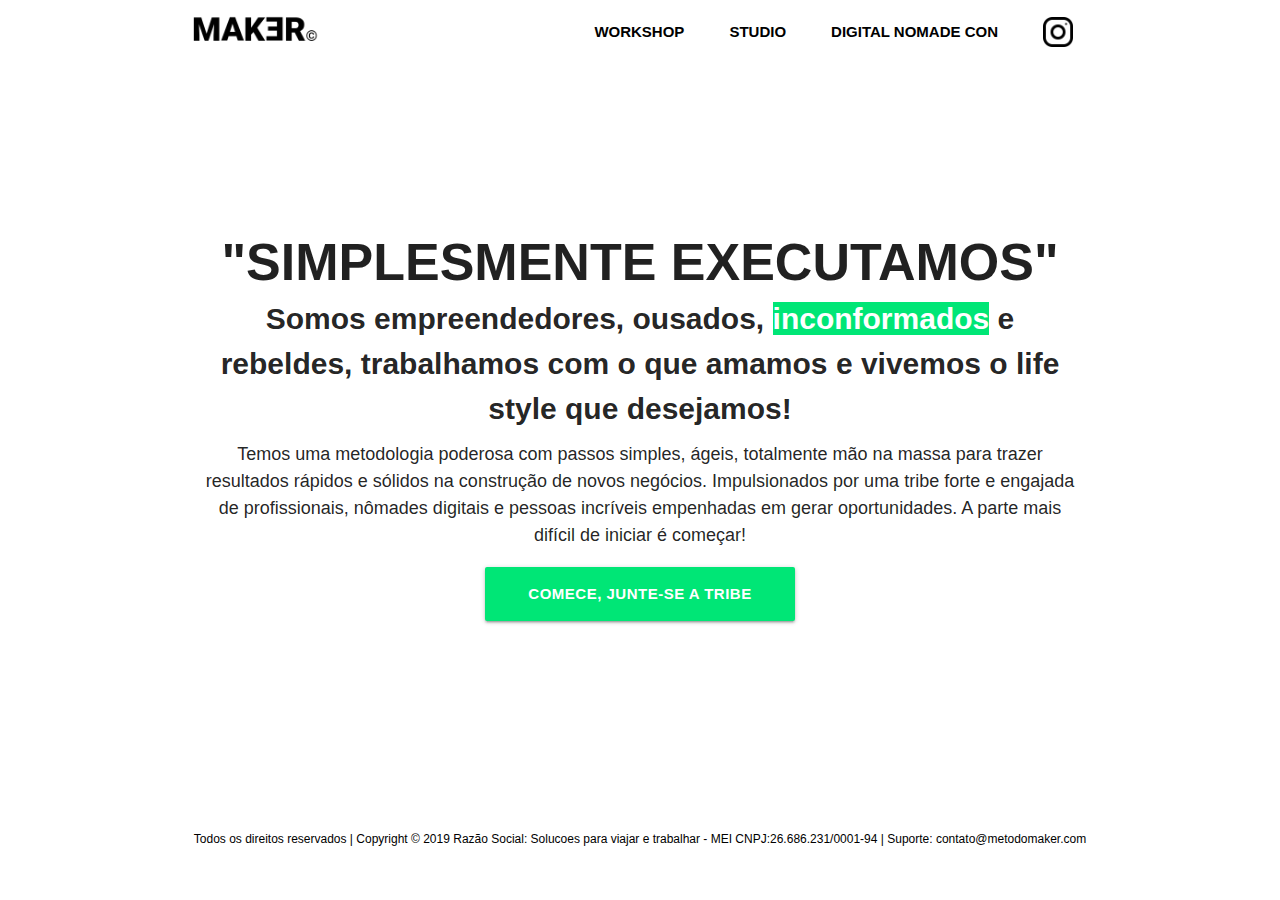
==== index.html @ 04822572 "1" ====
<!DOCTYPE html>
<html lang="en">
<head>
  <meta http-equiv="Content-Type" content="text/html; charset=UTF-8"/>
  <meta name="viewport" content="width=device-width, initial-scale=1, maximum-scale=1.0"/>
  <title>Maker | Workshops</title>

  <!-- CSS  -->
  <link href="https://fonts.googleapis.com/icon?family=Material+Icons" rel="stylesheet">
  <link href="css/materialize.css" type="text/css" rel="stylesheet" media="screen,projection"/>
  <link href="css/style.css" type="text/css" rel="stylesheet" media="screen,projection"/>

  <style>
    .card{
      -webkit-box-shadow: none !important;
    box-shadow: none !important;
    }
  </style>
</head>

<body>

  <nav class="light-blue lighten-1 container" role="navigation"  style="background-color:#ffffff !important; webkit-box-shadow:none !important; box-shadow:none !important;>
    <div class="nav-wrapper container"><a id="logo-container" href="index.html" class="brand-logo"> <img src="logopreto.png" alt="" style="max-width: 130px !important; margin-top: 10px !important;"></a>
      <ul class="right hide-on-med-and-down">
        <li><a href="workshops.html" style=" margin-right: 15px !important; font-weight: 700 !important; color: black !important;">WORKSHOP</a></li>
        <li><a href="studio.html" style=" margin-right: 15px !important; font-weight: 700 !important; color: black !important;">STUDIO</a></li>
        <li><a href="https://digitalnomadecon.com" style=" margin-right: 15px !important; font-weight: 700 !important; color: black !important;">DIGITAL NOMADE CON</a></li>

        <li><a id="" href="https://www.instagram.com/metodomaker" class=""> <img src="instagram.png" alt="" style="max-width: 30px !important; margin-top: px !important;  !important; margin-bottom: -10px !important;"> </a></li>
      </ul>

      <ul id="nav-mobile" class="sidenav center-align" style="" > 
          <li><a href="workshops.html" style=" margin-right: 15px !important; font-weight: 700 !important; color: black !important; font-size: 22px !important;">WORKSHOP</a></li>
        <li><a href="studio.html" style=" margin-right: 15px !important; font-weight: 700 !important; color: black !important; font-size: 22px !important;">STUDIO</a></li>
        <li><a href="https://digitalnomadecon.com" style=" margin-right: 15px !important; font-weight: 700 !important; color: black !important;">DIGITAL NOMADE CON</a></li>

        <li><a id="" href="https://www.instagram.com/metodomaker" class=""> <img src="instagram.png" alt="" style="max-width: 30px !important; margin-top: px !important;  !important; margin-bottom: -10px !important;"> </a></li>
      </ul>
      <a href="#" data-target="nav-mobile" class="sidenav-trigger" style="color: #000000 !important; font-weight: 800 !important;"> <i class="material-icons">menu</i></a>
    </div>
  </nav>

<div class="container" style="margin-top: 10% !important;">
  <div class="row">

            <div class="col s12 center-align" style="margin-bottom: 10%!important;" >
                <h1 style="font-weight: 800 !important; font-size: 52px !important;  margin-bottom: 0px !important;">"SIMPLESMENTE EXECUTAMOS"</h1>
                <p class="" style="font-size: 30PX !important; margin-top: 5px !important; font-weight: 600 !important; margin-bottom: 0px !important;">Somos empreendedores, ousados, <span style="background-color: #00e676 !important; color: #ffffff !important;"> inconformados</span> e rebeldes, trabalhamos com o que amamos e vivemos o life style que desejamos! </p>
                <p class="" style="font-size: 18PX !important; margin-top: 10px !important;">Temos uma metodologia poderosa com passos simples, ágeis, totalmente mão na massa para trazer resultados rápidos e sólidos na construção de novos negócios. Impulsionados por uma tribe forte e engajada de profissionais, nômades digitais e pessoas incríveis empenhadas em gerar oportunidades. A parte mais difícil de iniciar é começar!</p>
                <a class="waves-effect waves-light btn-large" style="background-color: #00e676 !important; color: #ffffff; font-weight: 700 !important; padding-left: 5% !important; padding-right: 5% !important;" >Comece, junte-se a tribe</a>

              </div>
    </div>       
</div>





    <div class="container">
      <div class="center-align" style="background-color: #ffffff !important; color: #000 !important; font-size: 12px !important; padding-top:30px !important; padding-bottom:30px !important; margin-top: 10% !important;">Todos os direitos reservados | Copyright © 2019 Razão Social: Solucoes para viajar e trabalhar - MEI CNPJ:26.686.231/0001-94 | Suporte: contato@metodomaker.com</div>
    </div>


  <!--  Scripts-->
  <script src="https://code.jquery.com/jquery-2.1.1.min.js"></script>
  <script src="js/materialize.js"></script>
  <script src="js/init.js"></script>

  </body>
</html>
---- css/style.css ----
/* Custom Stylesheet */
/**
 * Use this file to override Materialize files so you can update
 * the core Materialize files in the future
 *
 * Made By MaterializeCSS.com
 */

.icon-block {
  padding: 0 15px;
}
.icon-block .material-icons {
	font-size: inherit;
}
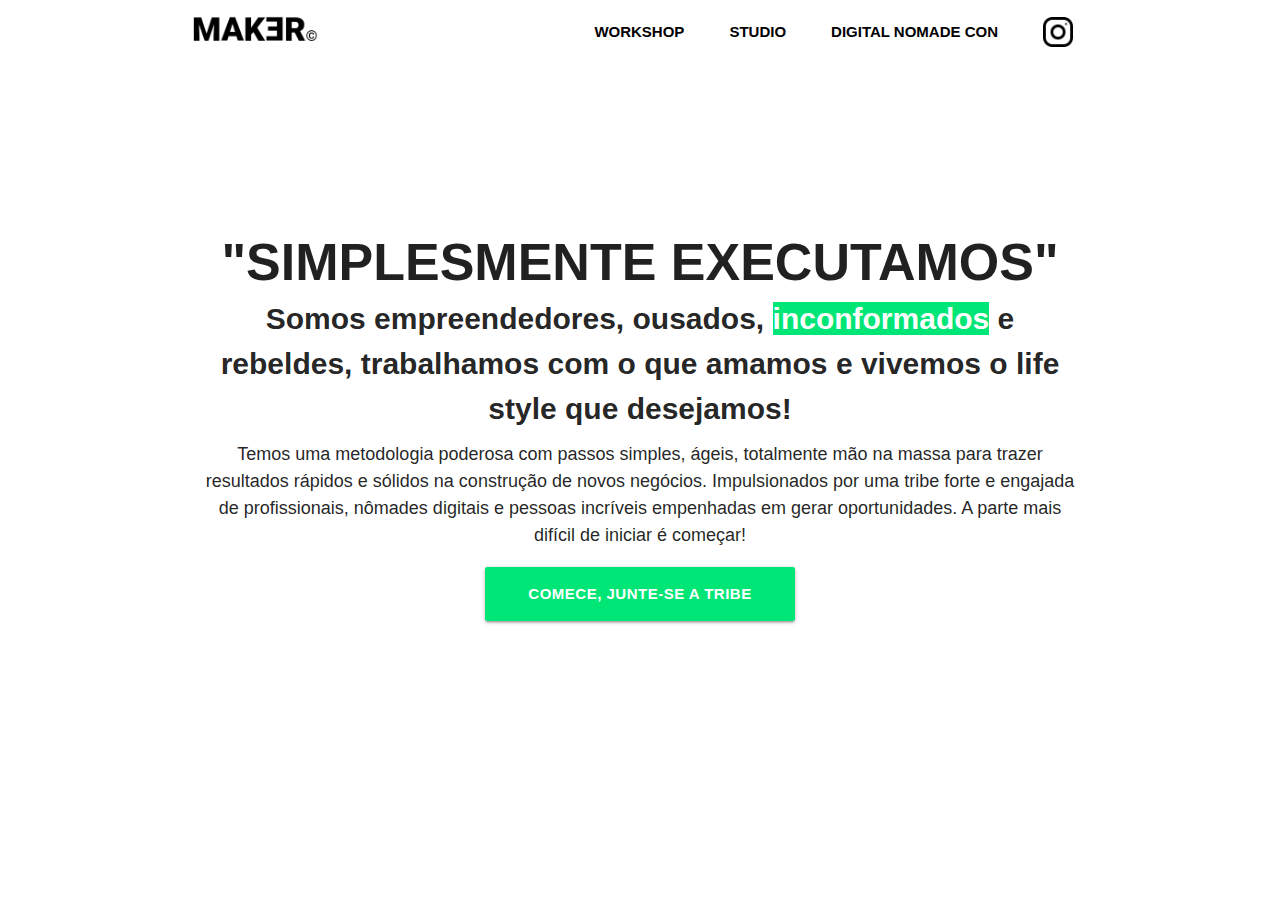
==== commit 0e7490b3: "Update index.html" ====
--- a/index.html
+++ b/index.html
@@ -59,7 +59,6 @@
 
 
     <div class="container">
-      <div class="center-align" style="background-color: #ffffff !important; color: #000 !important; font-size: 12px !important; padding-top:30px !important; padding-bottom:30px !important; margin-top: 10% !important;">Todos os direitos reservados | Copyright © 2019 Razão Social: Solucoes para viajar e trabalhar - MEI CNPJ:26.686.231/0001-94 | Suporte: contato@metodomaker.com</div>
     </div>
 
 
